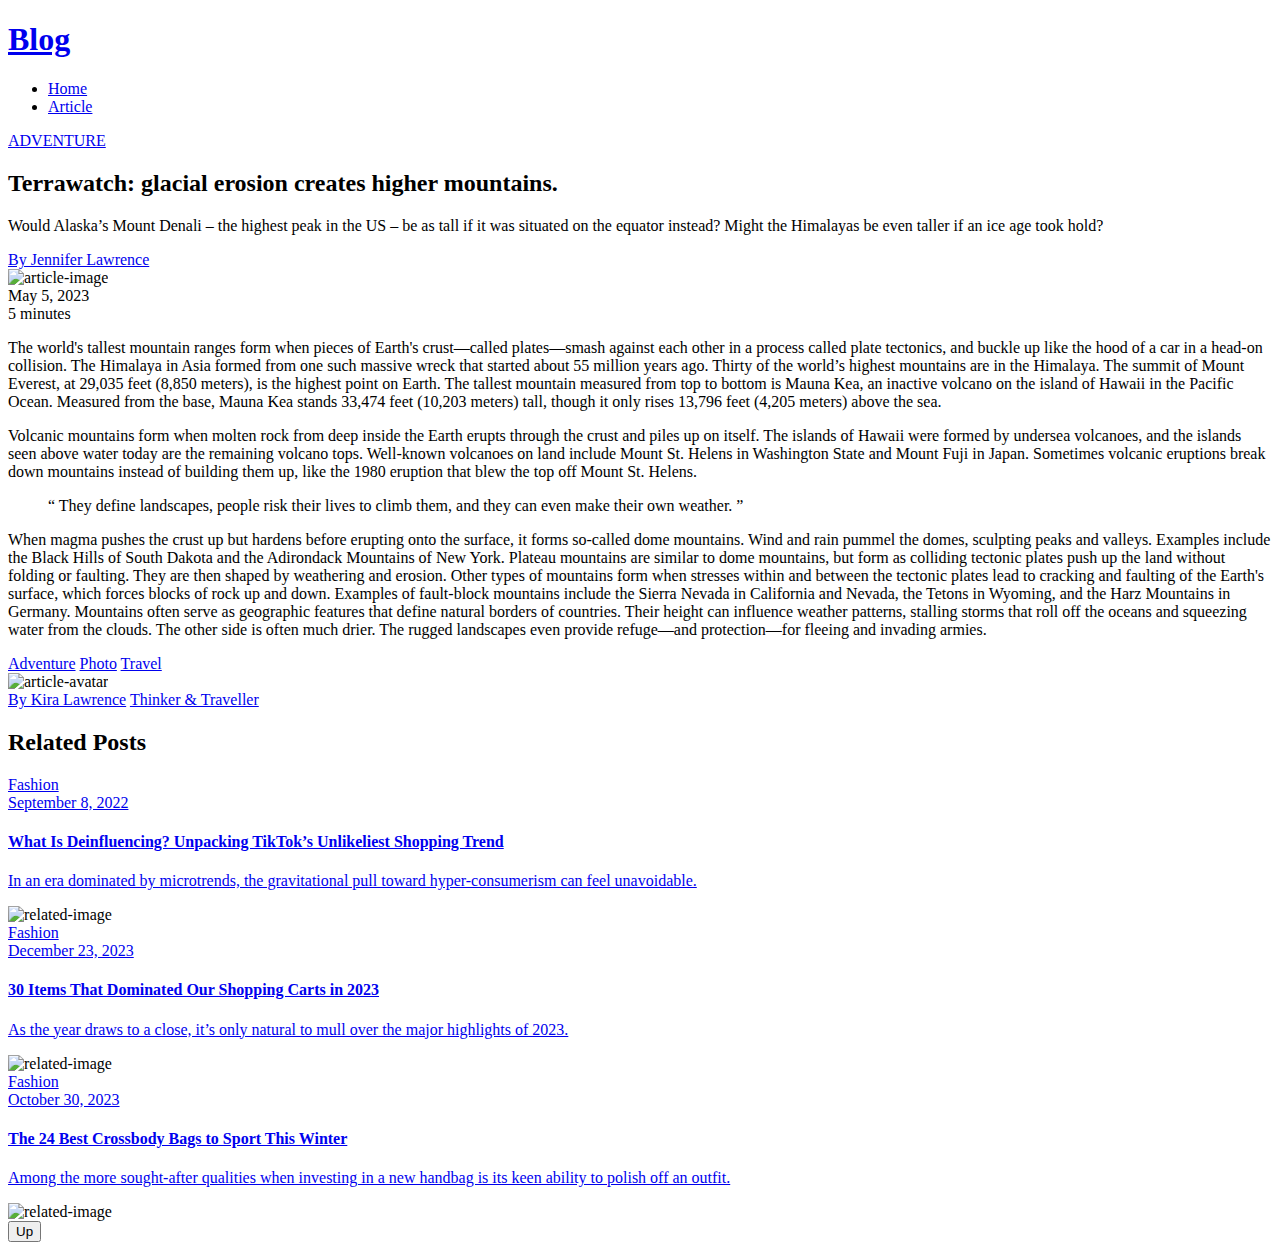
==== article.html @ 4ca0a6ba "first commit" ====
<!DOCTYPE html>
<html lang="en">

<head>
  <meta charset="UTF-8">
  <meta name="viewport" content="width=device-width, initial-scale=1.0">
  <link rel="icon" type="image/svg+xml" href="./images/favicon.svg" />
  <title>Article Template - Blog</title>
  <link rel="stylesheet" href="css/index.css">
</head>

<body>
  <div class="wrapper">
    <header class="header">
      <div class="header__container">
        <a href="#" class="header__logo">
          <h1>Blog</h1>
        </a>
        <nav class="header__menu menu">
          <ul class="menu__list">
            <li class="menu__item">
              <a href="index.html" class="menu__link">Home</a>
            </li>
            <li class="menu__item">
              <a href="article.html" class="menu__link active">Article</a>
            </li>
          </ul>
        </nav>
      </div>
    </header>
    <main class="article">
      <section class="article__big-post big-post">
        <div class="big-post__container">
          <a data-item href="#" class="big-post__category category">ADVENTURE</a>
          <h2 data-item class="big-post___title title">
            Terrawatch: glacial erosion creates higher mountains.
          </h2>
          <div data-item class="big-post__text text">
            <p>
              Would Alaska’s Mount Denali – the highest peak in the US – be as tall if it was situated on the
              equator instead? Might the Himalayas be even taller if an ice age took hold?
            </p>
          </div>
          <a data-item href="#" class="big-post___author">
            By Jennifer Lawrence
          </a>
        </div>
        <div class="big-post___bg">
          <img src="images/article/image.jpg" alt="article-image" />
        </div>
      </section>
      <div class="article__content">
        <div class="article__container">
          <aside class="article__info">
            <div class="article__date">May 5, 2023</div>
            <div class="article__time">5 minutes</div>
          </aside>
          <div class="article__body">
            <div class="artilce__text">
              <p data-item>The world's tallest mountain ranges form when pieces of Earth's crust—called plates—smash
                against each
                other in a process called plate tectonics, and buckle up like the hood of a car in a head-on collision.
                The Himalaya in Asia formed from one such massive wreck that started about 55 million years ago. Thirty
                of the world’s highest mountains are in the Himalaya. The summit of Mount Everest, at 29,035 feet (8,850
                meters), is the highest point on Earth. The tallest mountain measured from top to bottom is Mauna Kea,
                an inactive volcano on the island of Hawaii in the Pacific Ocean. Measured from the base, Mauna Kea
                stands 33,474 feet (10,203 meters) tall, though it only rises 13,796 feet (4,205 meters) above the sea.
              </p>
              <p data-item>Volcanic mountains form when molten rock from deep inside the Earth erupts through the crust
                and piles
                up on itself. The islands of Hawaii were formed by undersea volcanoes, and the islands seen above water
                today are the remaining volcano tops. Well-known volcanoes on land include Mount St. Helens in
                Washington State and Mount Fuji in Japan. Sometimes volcanic eruptions break down mountains instead of
                building them up, like the 1980 eruption that blew the top off Mount St. Helens.</p>
              <blockquote data-item>“ They define landscapes, people risk their lives to climb them, and they can even
                make their own weather. ”
              </blockquote>
              <p data-item>When magma pushes the crust up but hardens before erupting onto the surface, it forms
                so-called dome mountains. Wind and rain pummel the domes, sculpting peaks and valleys. Examples include
                the Black Hills of South Dakota and the Adirondack Mountains of New York. Plateau mountains are similar
                to dome mountains, but form as colliding tectonic plates push up the land without folding or faulting.
                They are then shaped by weathering and erosion. Other types of mountains form when stresses within and
                between the tectonic plates lead to cracking and faulting of the Earth's surface, which forces blocks of
                rock up and down. Examples of fault-block mountains include the Sierra Nevada in California and Nevada,
                the Tetons in Wyoming, and the Harz Mountains in Germany. Mountains often serve as geographic features
                that define natural borders of countries. Their height can influence weather patterns, stalling storms
                that roll off the oceans and squeezing water from the clouds. The other side is often much drier. The
                rugged landscapes even provide refuge—and protection—for fleeing and invading armies.</p>
            </div>
            <div data-item class="article__tags">
              <a href="#" class="article__tag category">Adventure</a>
              <a href="#" class="article__tag category">Photo</a>
              <a href="#" class="article__tag category">Travel</a>
            </div>
            <div data-item class="article__author author">
              <div class="author__avatar">
                <img src="images/article/avatar.jpg" alt="article-avatar" />
              </div>
              <div class="author__body">
                <a href="#" class="author__title">By Kira Lawrence</a>
                <a href="#" class="author__skills">Thinker & Traveller</a>
              </div>
            </div>
          </div>
        </div>
      </div>
      <section class="article__related related">
        <div class="related__container">
          <h2 data-item class="related__title title title_dark">Related Posts</h2>
          <div class="related__items">
            <article data-item class="related__item item-related">
              <a href="#" class="item-related__category category">Fashion</a>
              <a href="#" class="item-related__content">
                <div class="item-related__date">September 8, 2022</div>
                <h4 class="item-related__title">What Is Deinfluencing? Unpacking TikTok’s Unlikeliest Shopping Trend
                </h4>
                <div class="item-related__text text">
                  <p>In an era dominated by microtrends, the gravitational pull toward hyper-consumerism can feel
                    unavoidable.</p>
                </div>
              </a>
              <div class="item-related__image">
                <img src="images/related/01.jpg" alt="related-image" />
              </div>
            </article>
            <article data-item class="related__item item-related">
              <a href="#" class="item-related__category category">Fashion</a>
              <a href="#" class="item-related__content">
                <div class="item-related__date">December 23, 2023</div>
                <h4 class="item-related__title">30 Items That Dominated Our Shopping Carts in 2023</h4>
                <div class="item-related__text text">
                  <p>As the year draws to a close, it’s only natural to mull over the major highlights of 2023.</p>
                </div>
              </a>
              <div class="item-related__image">
                <img src="images/related/02.jpg" alt="related-image" />
              </div>
            </article>
            <article data-item class="related__item item-related">
              <a href="#" class="item-related__category category">Fashion</a>
              <a href="#" class="item-related__content">
                <div class="item-related__date">October 30, 2023</div>
                <h4 class="item-related__title">The 24 Best Crossbody Bags to Sport This Winter</h4>
                <div class="item-related__text text">
                  <p>Among the more sought-after qualities when investing in a new handbag is its keen ability to polish
                    off an outfit.</p>
                </div>
              </a>
              <div class="item-related__image">
                <img src="images/related/03.jpg" alt="related-image" />
              </div>
            </article>
          </div>
        </div>
      </section>
    </main>
    <footer class="footer">
      <div class="footer__container">
        <div class="footer__text"></div>
        <button class="footer__up" type="button">Up</button>
      </div>
    </footer>
    </footer>
  </div>
  <script src="https://cdn.jsdelivr.net/npm/swiper@11/swiper-bundle.min.js"></script>
  <script src="./script/index.js"></script>
</body>

</html>
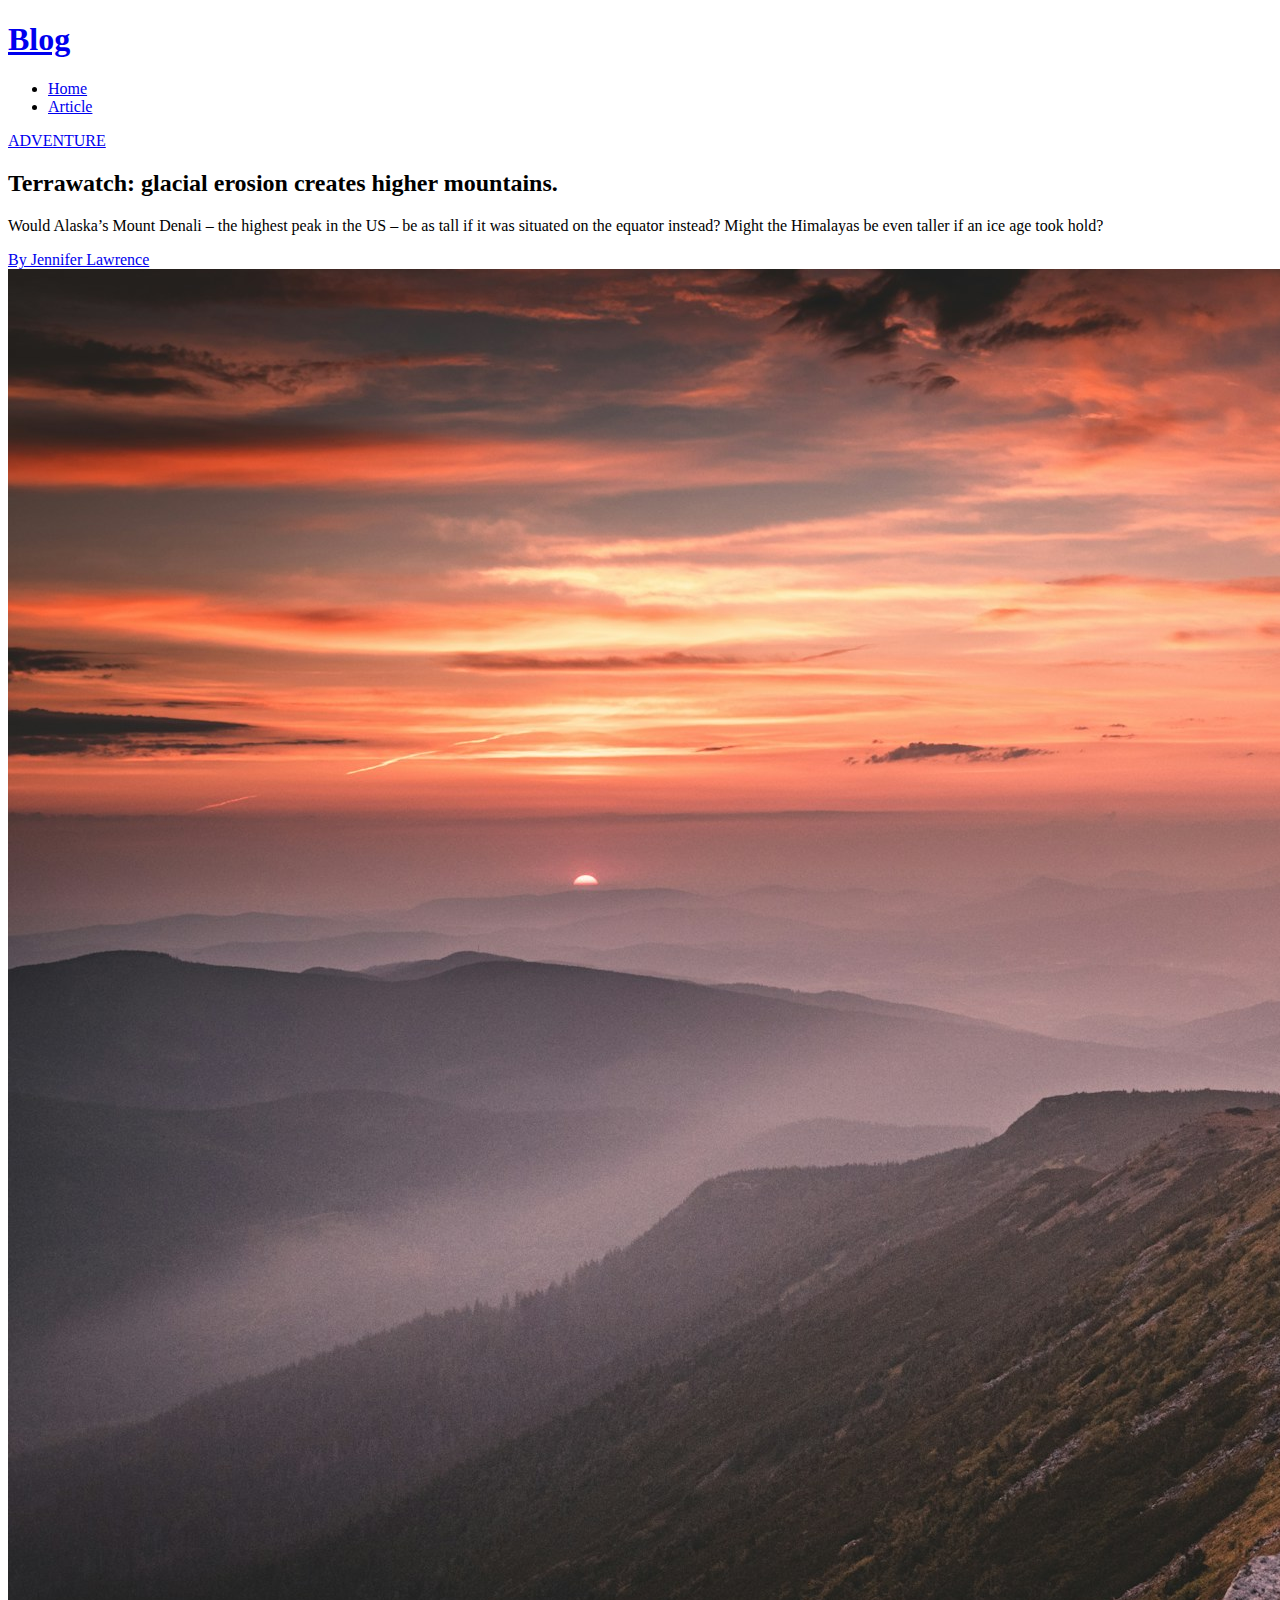
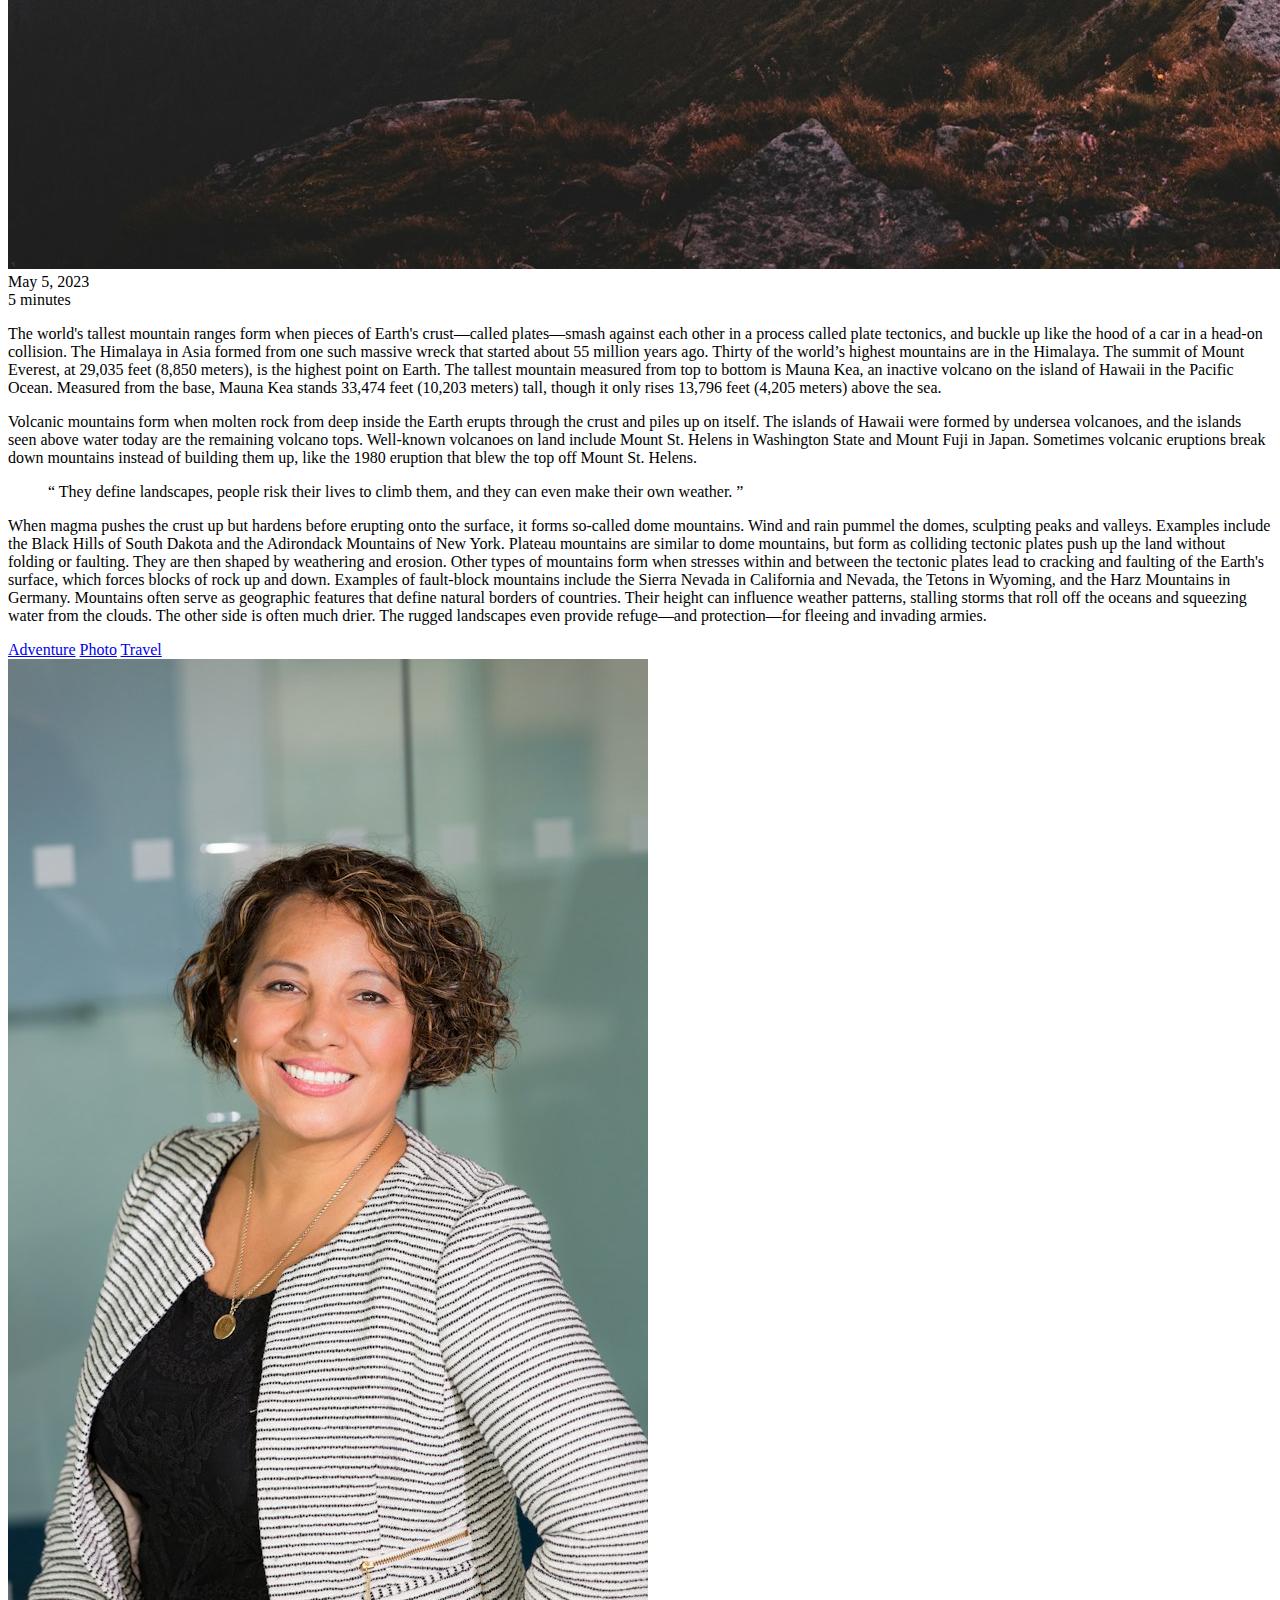
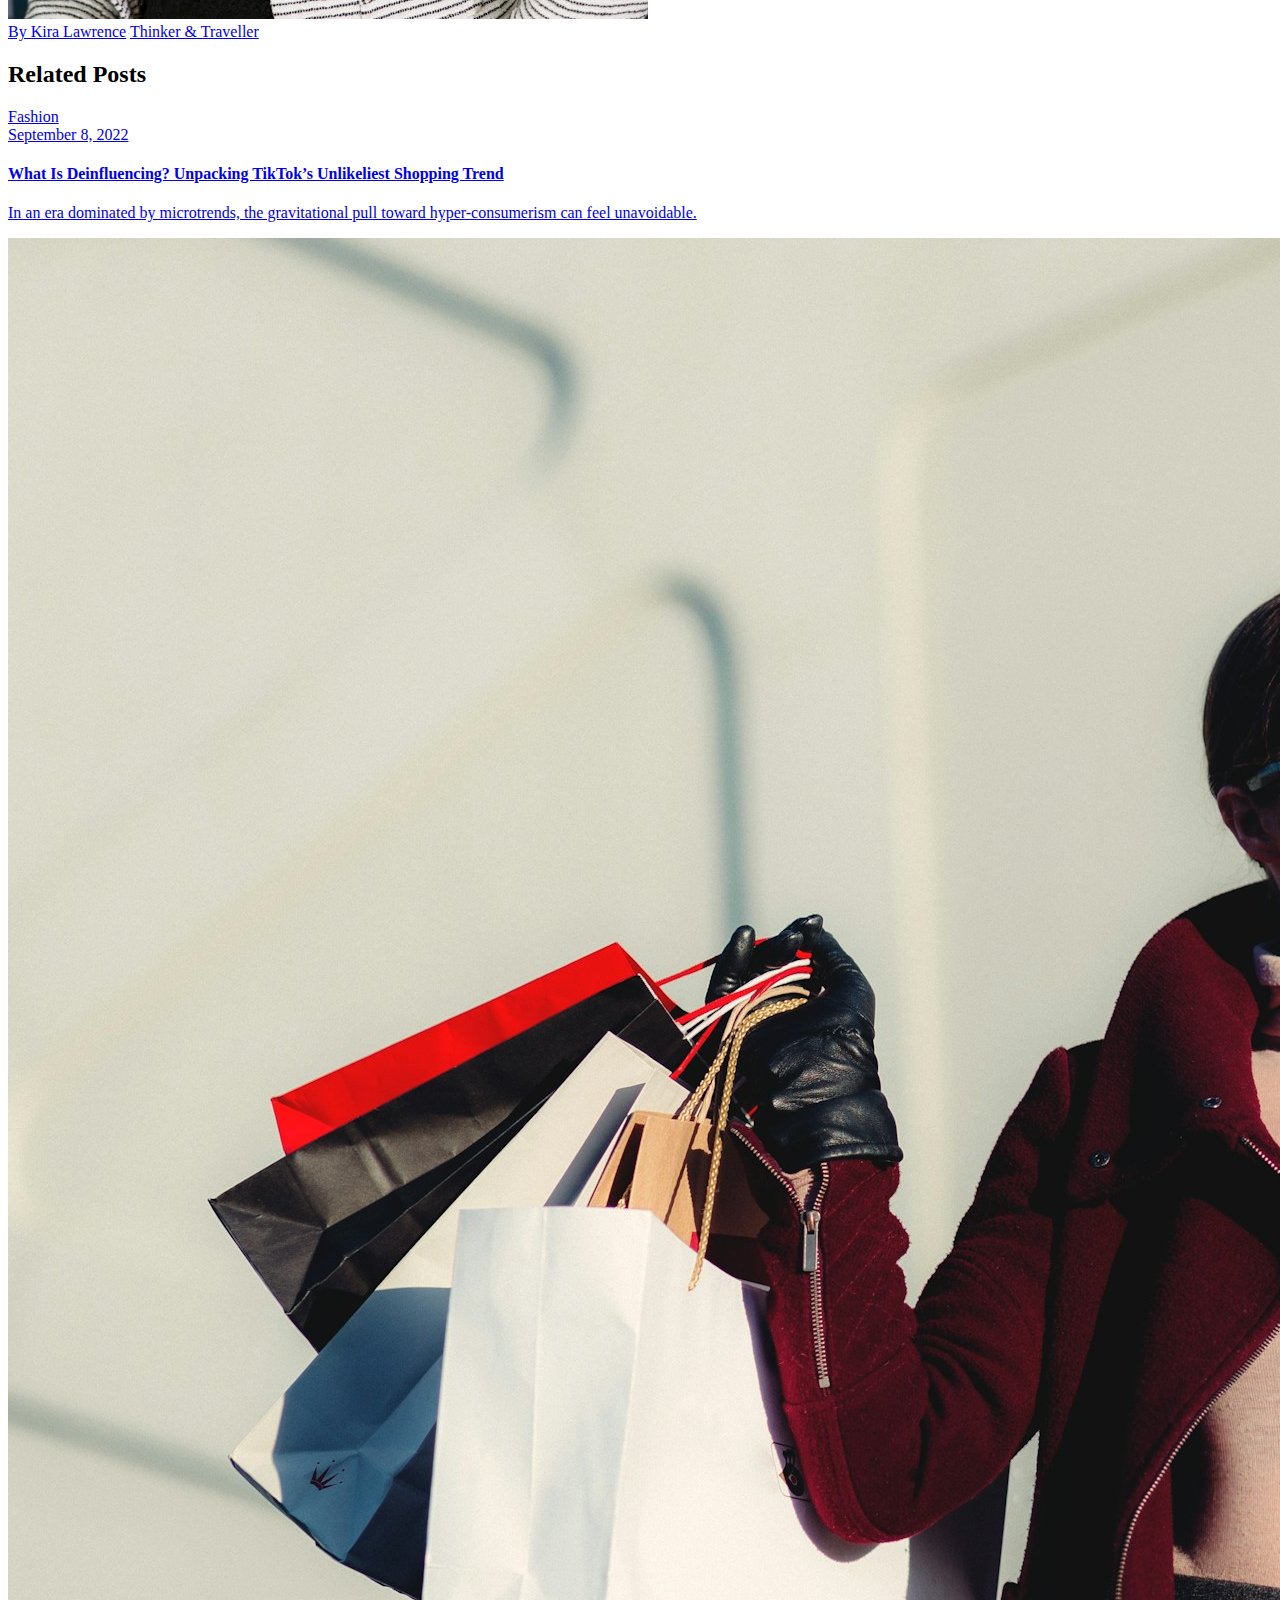
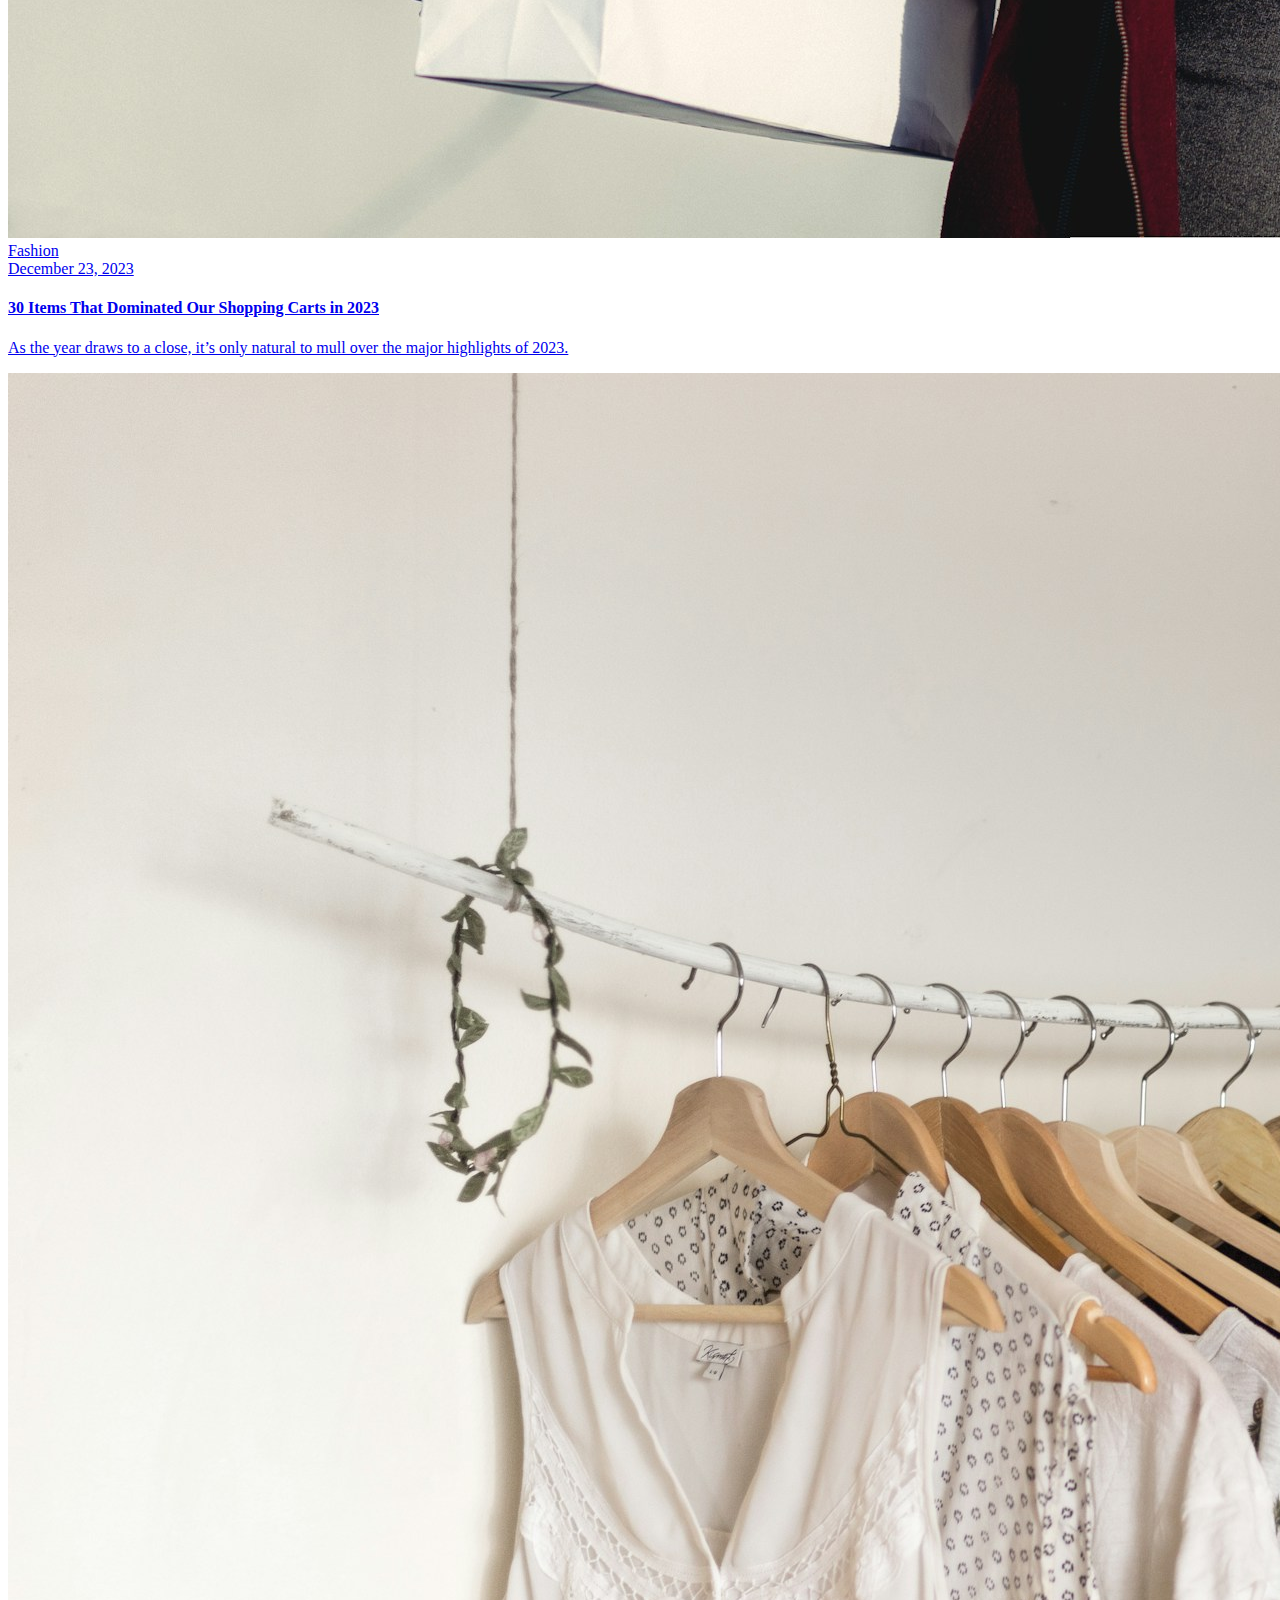
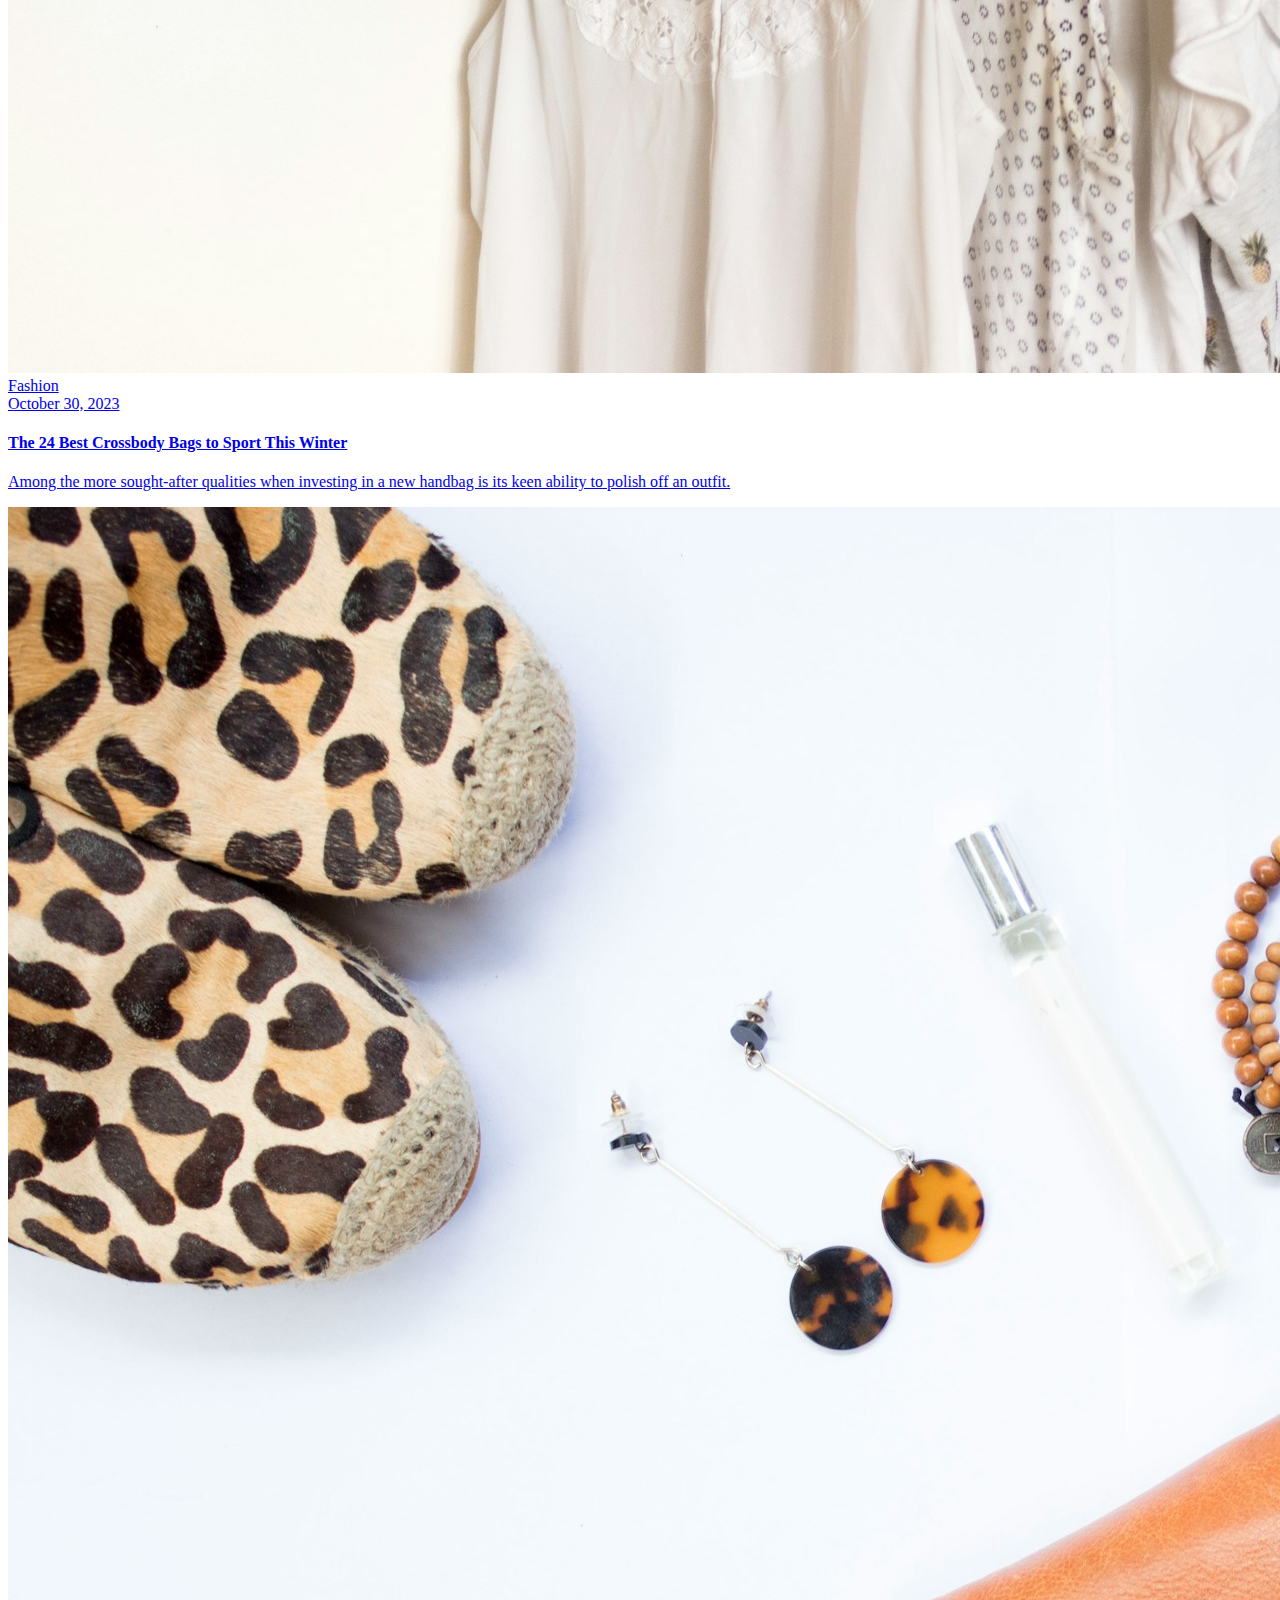
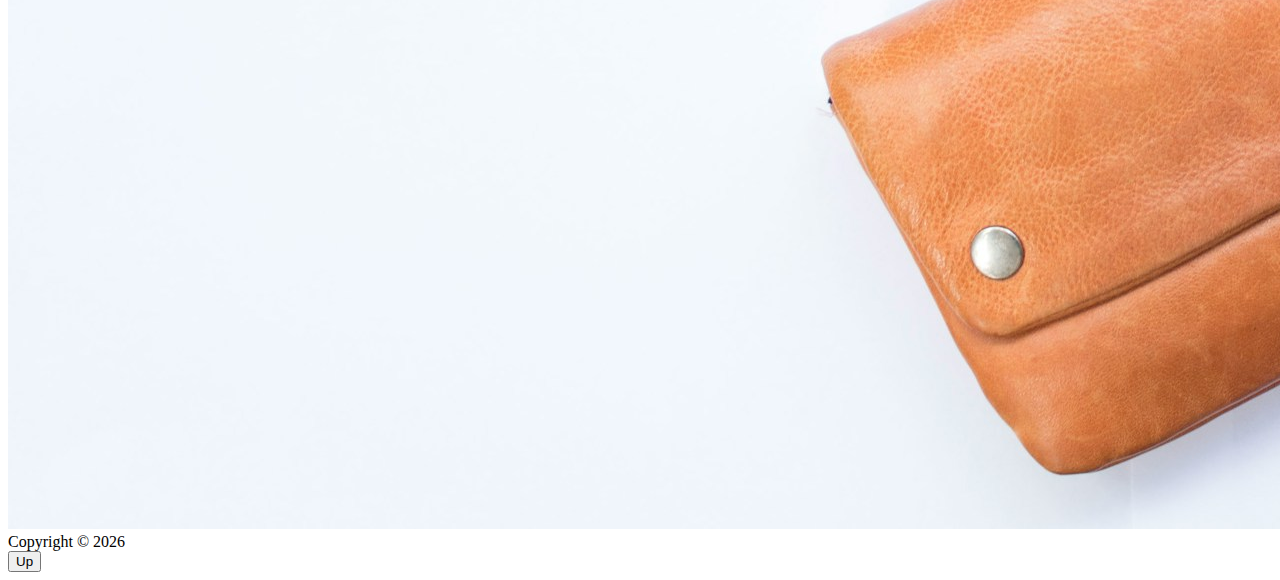
==== commit 5af33c9e: "modify link" ====
--- a/article.html
+++ b/article.html
@@ -13,7 +13,7 @@
   <div class="wrapper">
     <header class="header">
       <div class="header__container">
-        <a href="#" class="header__logo">
+        <a href="index.html" class="header__logo">
           <h1>Blog</h1>
         </a>
         <nav class="header__menu menu">
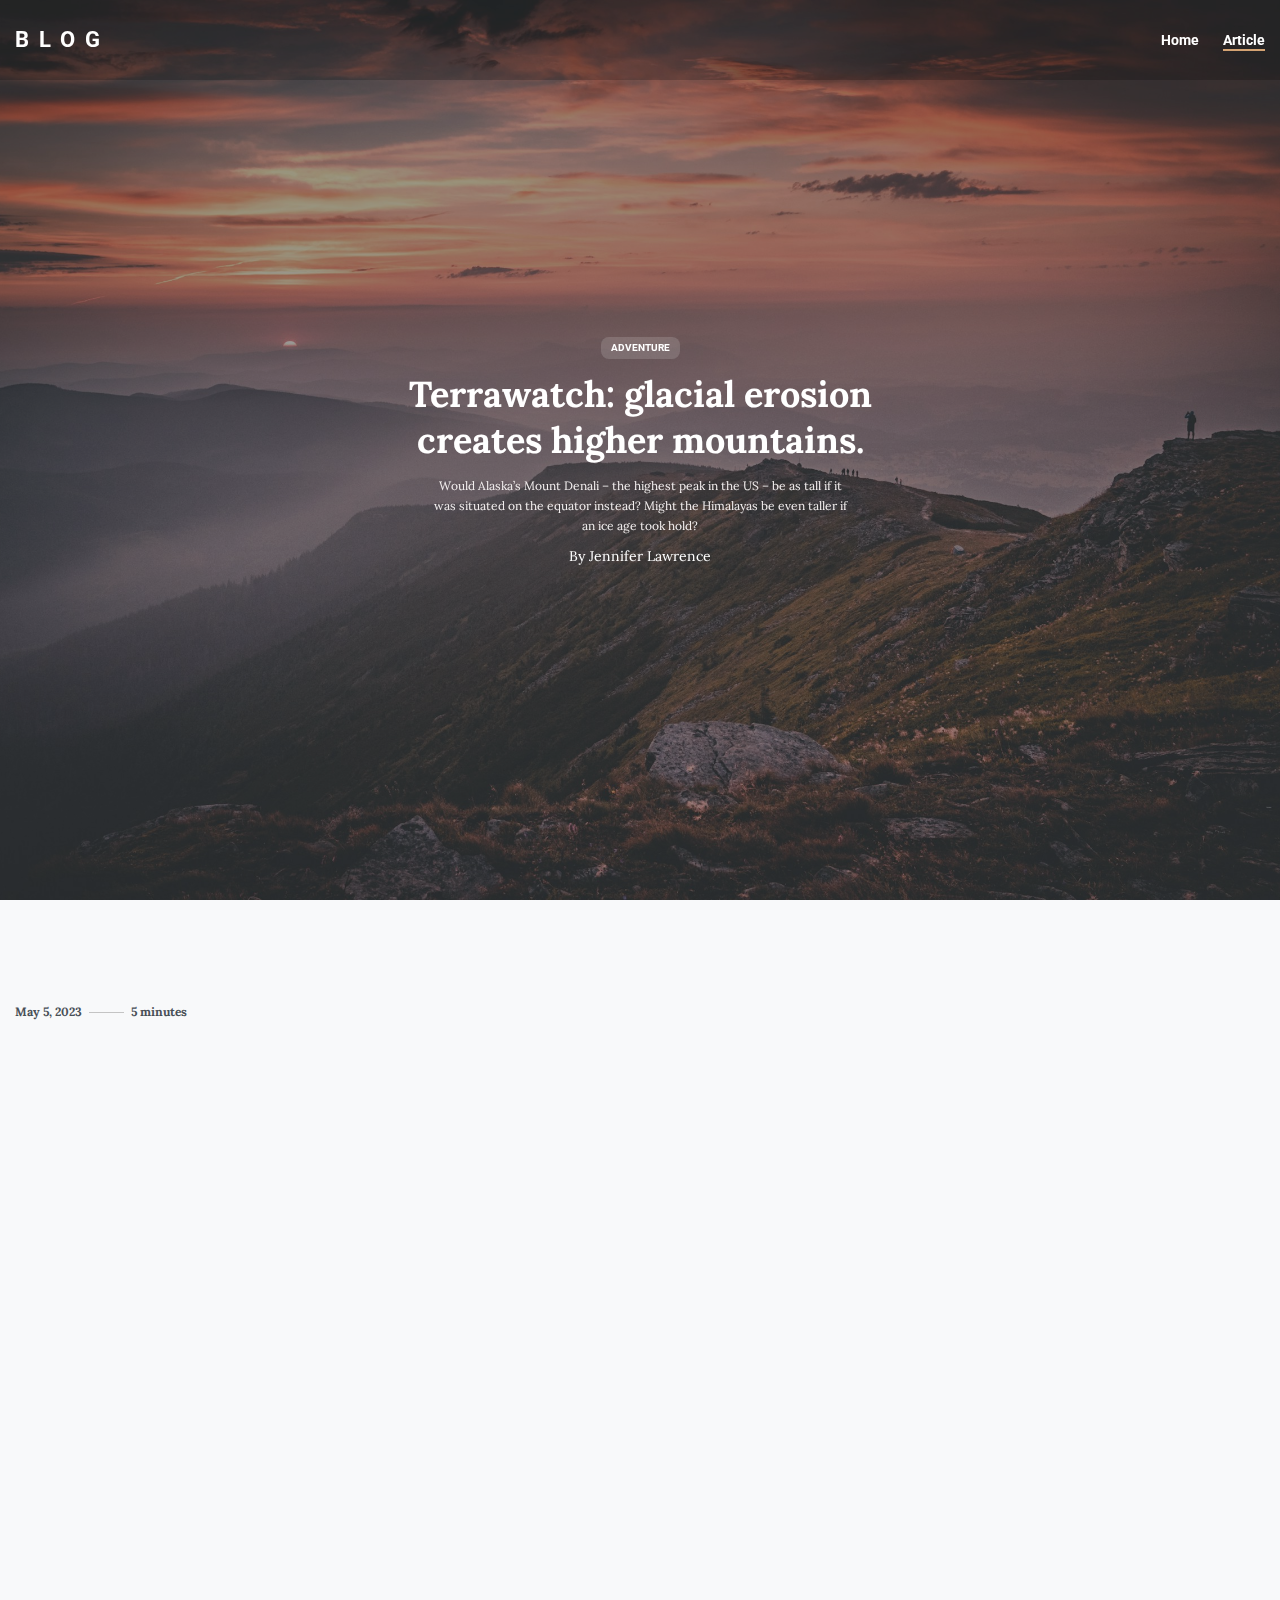
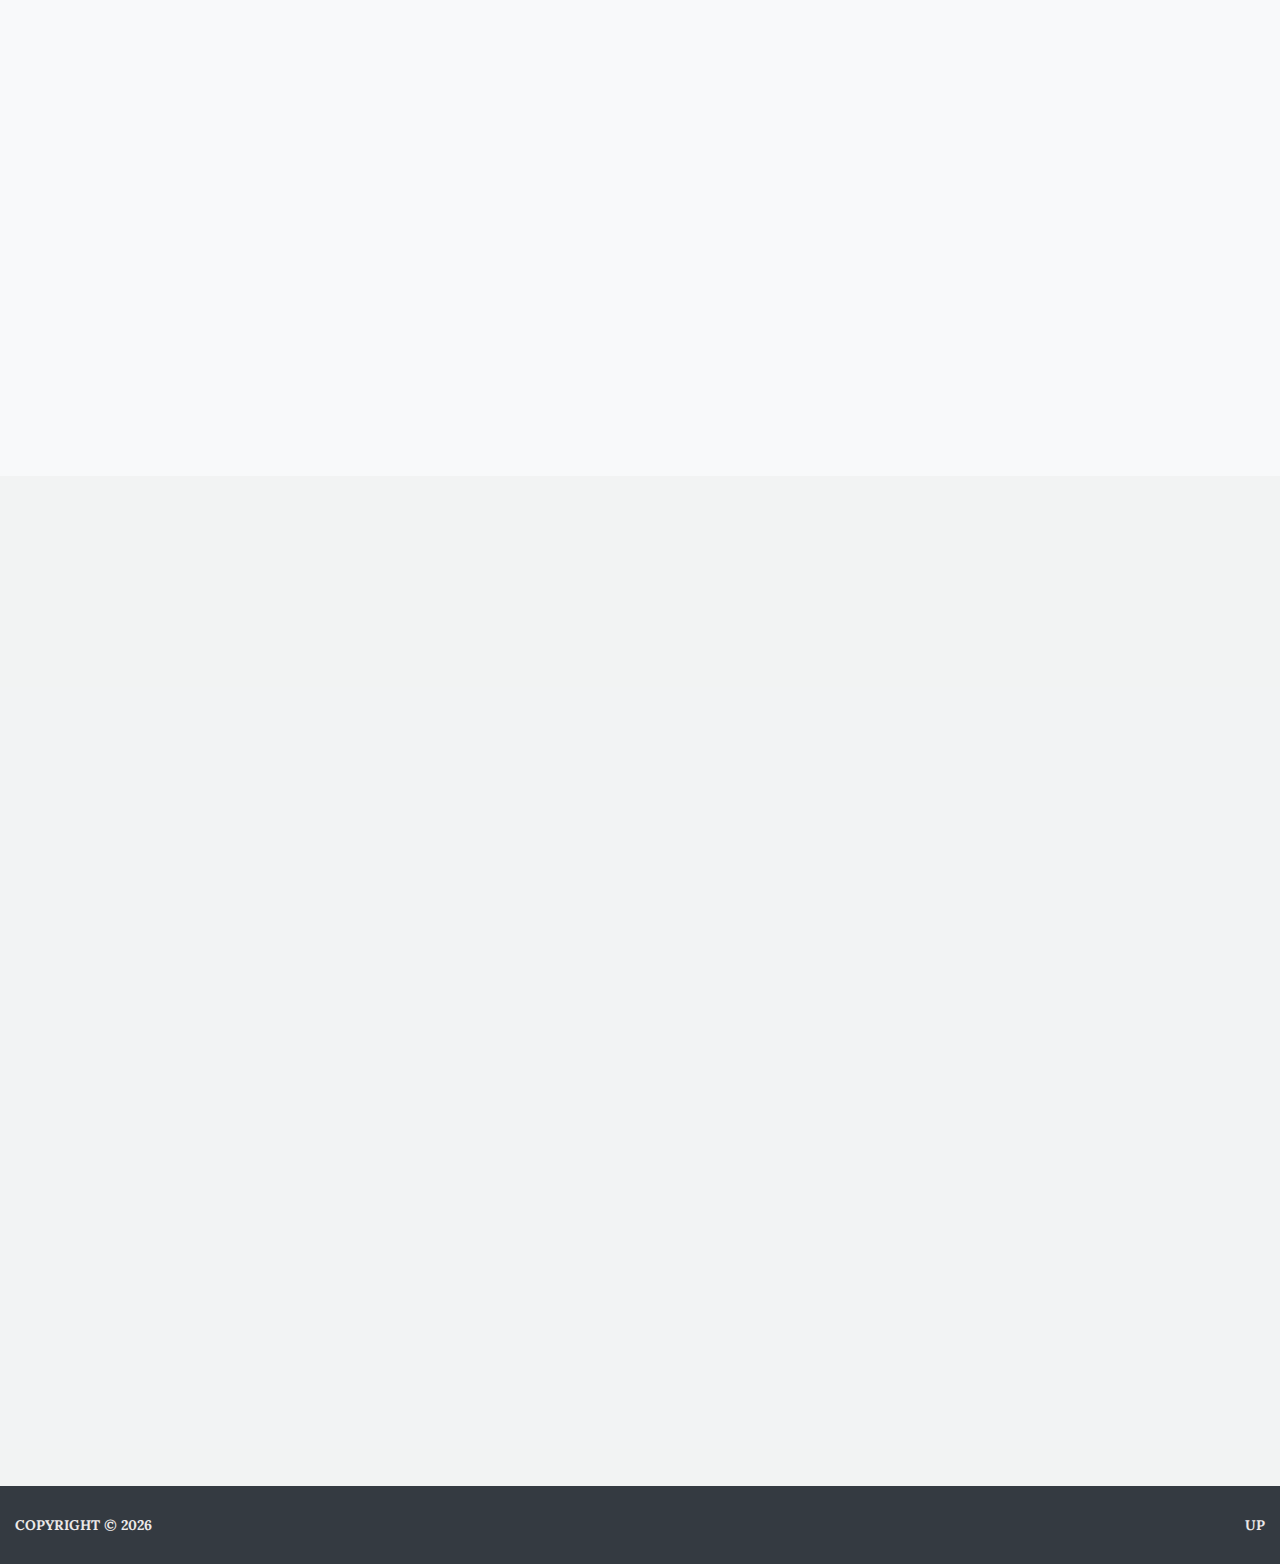
==== commit 00d16e76: "update links" ====
--- a/article.html
+++ b/article.html
@@ -6,7 +6,7 @@
   <meta name="viewport" content="width=device-width, initial-scale=1.0">
   <link rel="icon" type="image/svg+xml" href="./images/favicon.svg" />
   <title>Article Template - Blog</title>
-  <link rel="stylesheet" href="css/index.css">
+  <link rel="stylesheet" type="text/css" href="./css/index.css">
 </head>
 
 <body>
--- a/css/index.css
+++ b/css/index.css
@@ -0,0 +1,9 @@
+@import url(reset.css);
+@import url("https://fonts.googleapis.com/css?family=Lora:regular,700&display=swap");
+@import url("https://fonts.googleapis.com/css?family=Roboto:700&display=swap");
+@import url(variables.css);
+@import url(common.css);
+@import url(header.css);
+@import url(footer.css);
+@import url(homepage.css);
+@import url(article.css);
